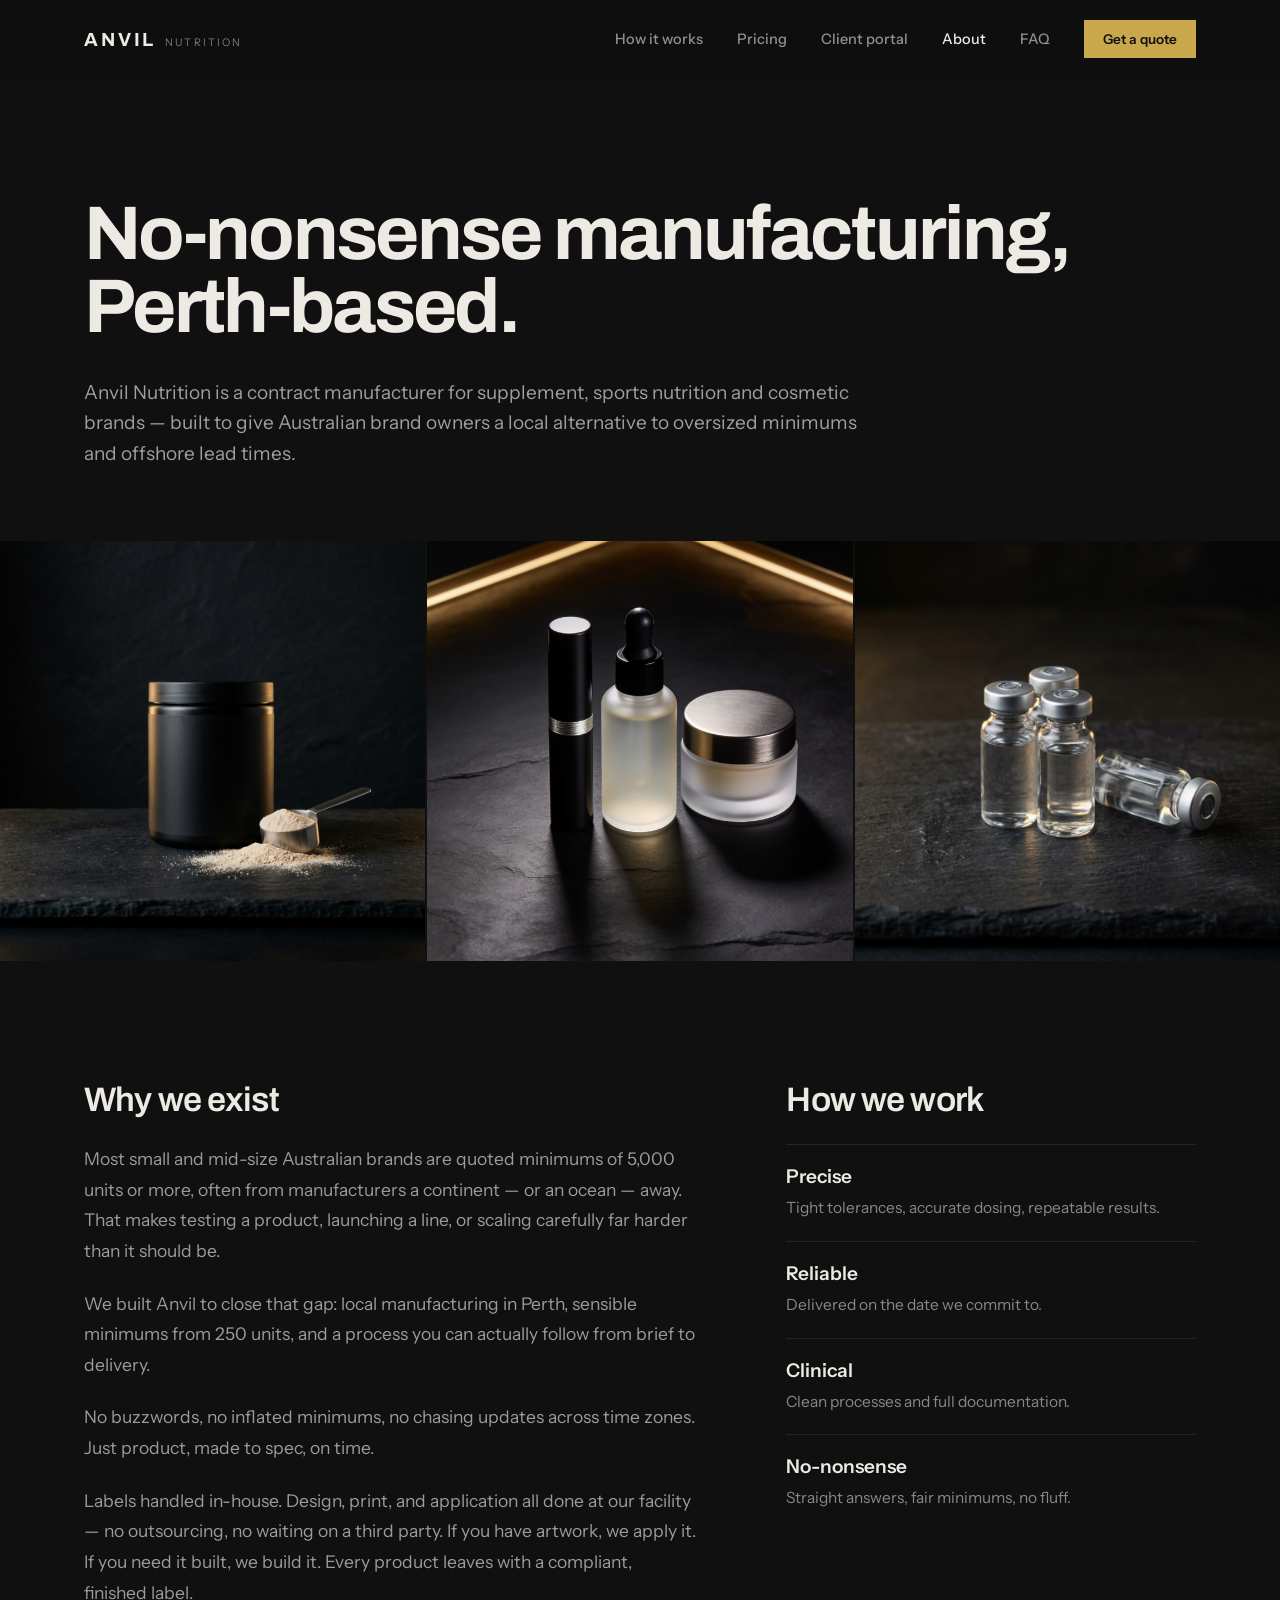
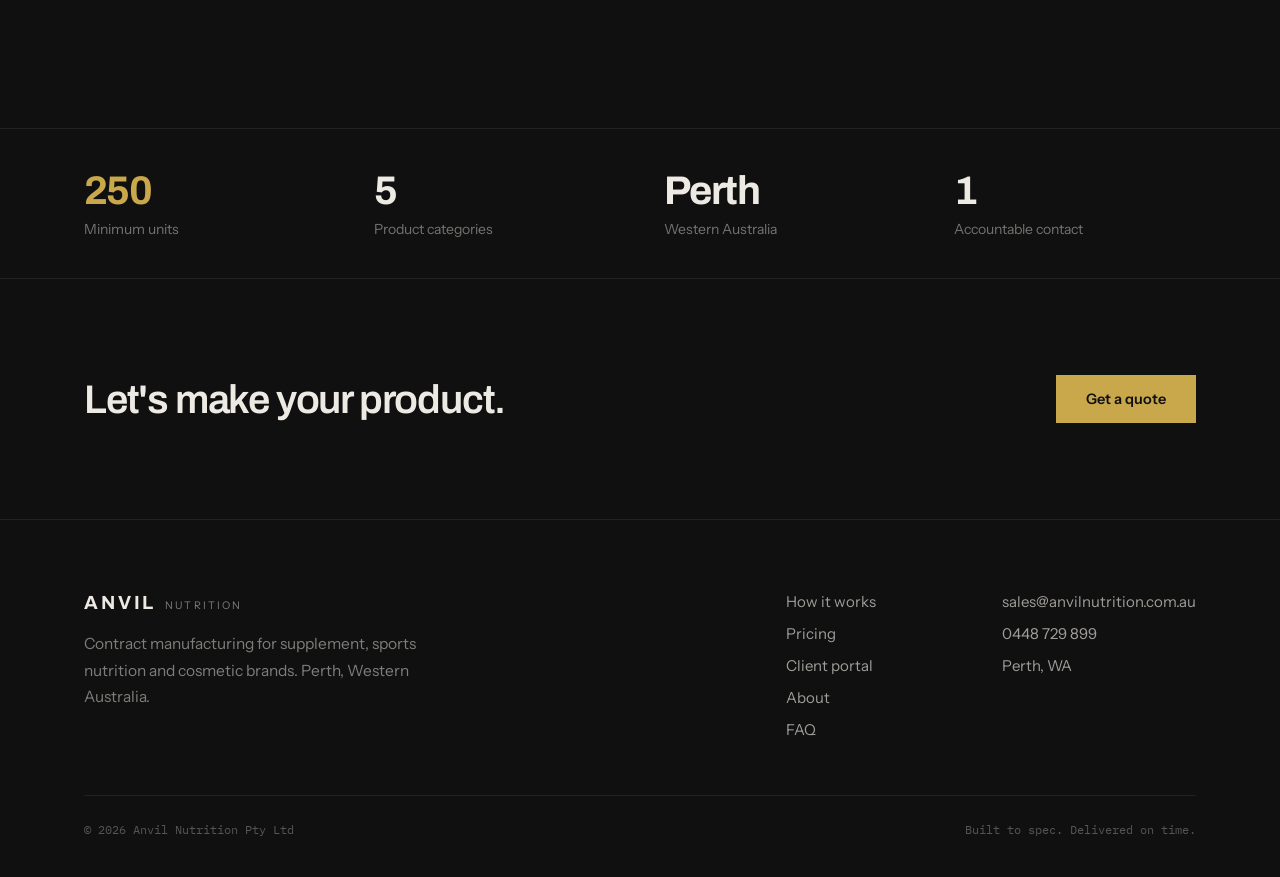
==== about.html @ e85ce94a "Implement seven-page marketing site from Anvil Website design Static HTML/CSS/JS replaces the dc-run" ====
<!DOCTYPE html>
<html lang="en">
<head>
<meta charset="utf-8">
<meta name="viewport" content="width=device-width, initial-scale=1">
<title>About · Anvil Nutrition</title>
<meta name="description" content="Anvil Nutrition is a Perth-based contract manufacturer built to give Australian brand owners a local alternative to oversized minimums and offshore lead times.">
<link rel="icon" type="image/svg+xml" href="favicon.svg">
<link rel="preconnect" href="https://fonts.googleapis.com">
<link rel="preconnect" href="https://fonts.gstatic.com" crossorigin>
<link href="https://fonts.googleapis.com/css2?family=Archivo:wght@500;600;700;800&family=Instrument+Sans:wght@400;500;600&family=IBM+Plex+Mono:wght@400;500&display=swap" rel="stylesheet">
<link rel="stylesheet" href="assets/site.css">
<script src="assets/site.js" defer></script>
</head>
<body>

<header class="site-head">
  <div class="wrap head-in">
    <a class="wordmark" href="index.html" aria-label="Anvil Nutrition — home"><span class="wm-main">ANVIL</span><span class="wm-sub">NUTRITION</span></a>
    <nav class="nav-desktop" aria-label="Primary">
      <a class="nav-link" href="how-it-works.html">How it works</a>
      <a class="nav-link" href="pricing.html">Pricing</a>
      <a class="nav-link" href="portal.html">Client portal</a>
      <a class="nav-link is-active" href="about.html">About</a>
      <a class="nav-link" href="faq.html">FAQ</a>
      <a class="btn btn-nav" href="contact.html">Get a quote</a>
    </nav>
    <button class="menu-toggle" data-menu-toggle aria-label="Menu" aria-expanded="false"><span></span><span></span></button>
  </div>
  <nav class="mobile-menu" data-mobile-menu hidden aria-label="Primary, mobile">
    <a href="how-it-works.html">How it works</a>
    <a href="pricing.html">Pricing</a>
    <a href="portal.html">Client portal</a>
    <a href="about.html">About</a>
    <a href="faq.html">FAQ</a>
    <a class="btn" href="contact.html">Get a quote</a>
  </nav>
</header>

<main>

  <section class="wrap pt-120 pb-72">
    <h1 class="h-page" style="margin-bottom:34px;max-width:22ch">No-nonsense manufacturing, Perth-based.</h1>
    <p class="lede" style="max-width:62ch">Anvil Nutrition is a contract manufacturer for supplement, sports nutrition and cosmetic brands — built to give Australian brand owners a local alternative to oversized minimums and offshore lead times.</p>
  </section>

  <section class="photo-strip">
    <img src="assets/img/cat-preworkout.jpg" alt="Anvil product photography — powder range">
    <img src="assets/img/cat-cosmetics-v4.jpg" alt="Anvil product photography — cosmetics range">
    <img src="assets/img/cat-vials.jpg" alt="Anvil product photography — filtered water vials">
  </section>

  <section class="wrap pt-120 pb-120">
    <div class="split-15-10">
      <div>
        <h2 class="h-34" style="margin-bottom:26px">Why we exist</h2>
        <p class="about-p">Most small and mid-size Australian brands are quoted minimums of 5,000 units or more, often from manufacturers a continent — or an ocean — away. That makes testing a product, launching a line, or scaling carefully far harder than it should be.</p>
        <p class="about-p">We built Anvil to close that gap: local manufacturing in Perth, sensible minimums from 250 units, and a process you can actually follow from brief to delivery.</p>
        <p class="about-p">No buzzwords, no inflated minimums, no chasing updates across time zones. Just product, made to spec, on time.</p>
        <p class="about-p">Labels handled in-house. Design, print, and application all done at our facility — no outsourcing, no waiting on a third party. If you have artwork, we apply it. If you need it built, we build it. Every product leaves with a compliant, finished label.</p>
      </div>
      <div>
        <h2 class="h-34" style="margin-bottom:26px">How we work</h2>
        <div class="value-row"><div class="t">Precise</div><div class="d">Tight tolerances, accurate dosing, repeatable results.</div></div>
        <div class="value-row"><div class="t">Reliable</div><div class="d">Delivered on the date we commit to.</div></div>
        <div class="value-row"><div class="t">Clinical</div><div class="d">Clean processes and full documentation.</div></div>
        <div class="value-row"><div class="t">No-nonsense</div><div class="d">Straight answers, fair minimums, no fluff.</div></div>
      </div>
    </div>
  </section>

  <section class="band">
    <div class="wrap pt-40 pb-40">
      <div class="band-grid">
        <div class="stat"><div class="v amber">250</div><div class="k">Minimum units</div></div>
        <div class="stat"><div class="v">5</div><div class="k">Product categories</div></div>
        <div class="stat"><div class="v">Perth</div><div class="k">Western Australia</div></div>
        <div class="stat"><div class="v">1</div><div class="k">Accountable contact</div></div>
      </div>
    </div>
  </section>

  <section class="wrap pt-96 pb-96">
    <div class="cta-row">
      <h2 class="h-40">Let's make your product.</h2>
      <a class="btn" href="contact.html">Get a quote</a>
    </div>
  </section>

</main>

<footer class="site-foot">
  <div class="wrap pt-72 pb-40">
    <div class="foot-grid">
      <div>
        <div class="wordmark" style="margin-bottom:18px"><span class="wm-main">ANVIL</span><span class="wm-sub">NUTRITION</span></div>
        <p class="foot-blurb">Contract manufacturing for supplement, sports nutrition and cosmetic brands. Perth, Western Australia.</p>
      </div>
      <div class="foot-cols">
        <div class="foot-col">
          <a href="how-it-works.html">How it works</a>
          <a href="pricing.html">Pricing</a>
          <a href="portal.html">Client portal</a>
          <a href="about.html">About</a>
          <a href="faq.html">FAQ</a>
        </div>
        <div class="foot-col">
          <a href="mailto:sales@anvilnutrition.com.au">sales@anvilnutrition.com.au</a>
          <a href="tel:0448729899">0448 729 899</a>
          <span>Perth, WA</span>
        </div>
      </div>
    </div>
    <div class="foot-bar">
      <span>© 2026 Anvil Nutrition Pty Ltd</span>
      <span>Built to spec. Delivered on time.</span>
    </div>
  </div>
</footer>

</body>
</html>
---- assets/site.css ----
/* Anvil Nutrition — marketing site
   Implemented from `Anvil Website.dc.html` (claude.ai/design project).
   Palette: #101010 ground · #151514 panel · #EDEAE4 bone · #C9A84C amber. */

*, *::before, *::after { box-sizing: border-box; }

html { scroll-behavior: smooth; }

body {
  margin: 0;
  background: #101010;
  color: #EDEAE4;
  font-family: 'Instrument Sans', system-ui, sans-serif;
  -webkit-font-smoothing: antialiased;
  color-scheme: dark;
}

::selection { background: #C9A84C; color: #101010; }

a { color: #C9A84C; text-decoration: none; }
a:hover { color: #dcbe6a; }

button { font-family: inherit; cursor: pointer; border: none; background: none; color: inherit; }
input, select, textarea { font-family: inherit; }

img { max-width: 100%; display: block; }

/* ---------- layout ---------- */

.wrap { max-width: 1240px; margin: 0 auto; padding-left: 64px; padding-right: 64px; }

.pt-140 { padding-top: 140px; } .pb-140 { padding-bottom: 140px; }
.pt-120 { padding-top: 120px; } .pb-120 { padding-bottom: 120px; }
.pt-104 { padding-top: 104px; } .pb-104 { padding-bottom: 104px; }
.pt-96  { padding-top: 96px; }  .pb-96  { padding-bottom: 96px; }
.pt-88  { padding-top: 88px; }  .pb-88  { padding-bottom: 88px; }
.pt-72  { padding-top: 72px; }  .pb-72  { padding-bottom: 72px; }
.pt-64  { padding-top: 64px; }  .pb-64  { padding-bottom: 64px; }
.pt-40  { padding-top: 40px; }  .pb-40  { padding-bottom: 40px; }
.pt-28  { padding-top: 28px; }  .pb-28  { padding-bottom: 28px; }

/* two-column splits — numbers echo the design's fr ratios */
.split-15-10  { display: grid; grid-template-columns: 1.5fr 1fr;  gap: 88px; align-items: start; }
.split-10-135 { display: grid; grid-template-columns: 1fr 1.35fr; gap: 88px; align-items: start; }
.split-115-10 { display: grid; grid-template-columns: 1.15fr 1fr; gap: 72px; align-items: start; }
.split-10-12  { display: grid; grid-template-columns: 1fr 1.2fr;  gap: 88px; align-items: center; }
.split-08-10  { display: grid; grid-template-columns: 0.8fr 1fr;  gap: 88px; align-items: start; }
.split-11     { display: grid; grid-template-columns: 1fr 1fr;    gap: 88px; align-items: start; }
.align-end    { align-items: end; }

.panel { background: #151514; }

.bone { background: #EDEAE4; color: #191817; }

/* ---------- type ---------- */

.h-hero {
  font-family: 'Archivo', sans-serif; font-weight: 700;
  font-size: 92px; line-height: 0.94; letter-spacing: -0.035em; margin: 0 0 30px;
}
.h-page {
  font-family: 'Archivo', sans-serif; font-weight: 700;
  font-size: 76px; line-height: 0.96; letter-spacing: -0.035em; margin: 0;
}
.h-64 {
  font-family: 'Archivo', sans-serif; font-weight: 700;
  font-size: 64px; line-height: 0.96; letter-spacing: -0.035em; margin: 0 0 18px;
}
.h-52 {
  font-family: 'Archivo', sans-serif; font-weight: 600;
  font-size: 52px; line-height: 1.04; letter-spacing: -0.03em; margin: 0;
}
.h-44 {
  font-family: 'Archivo', sans-serif; font-weight: 600;
  font-size: 44px; line-height: 1.06; letter-spacing: -0.03em; margin: 0;
}
.h-44-bold { font-weight: 700; }
.h-40 {
  font-family: 'Archivo', sans-serif; font-weight: 600;
  font-size: 40px; line-height: 1.08; letter-spacing: -0.03em; margin: 0;
}
.h-34 {
  font-family: 'Archivo', sans-serif; font-weight: 600;
  font-size: 34px; letter-spacing: -0.025em; margin: 0;
}
.row-title-28 { font-family: 'Archivo', sans-serif; font-weight: 500; font-size: 28px; letter-spacing: -0.02em; line-height: 1.15; }
.row-title-24 { font-family: 'Archivo', sans-serif; font-weight: 500; font-size: 24px; letter-spacing: -0.02em; }
.row-title-22 { font-family: 'Archivo', sans-serif; font-weight: 500; font-size: 22px; letter-spacing: -0.02em; }

.lede    { font-size: 19px;   line-height: 1.6;  color: rgba(237,234,228,.66); margin: 0; }
.sub     { font-size: 17.5px; line-height: 1.7;  color: rgba(237,234,228,.62); margin: 0; }
.body-18 { font-size: 18px;   line-height: 1.7;  color: rgba(237,234,228,.62); margin: 0; }
.body-17 { font-size: 17px;   line-height: 1.7;  color: rgba(237,234,228,.6);  margin: 0; }
.about-p { font-size: 17.5px; line-height: 1.75; color: rgba(237,234,228,.64); margin: 0 0 22px; max-width: 60ch; }
.about-p:last-child { margin-bottom: 0; }

.label {
  font-family: 'IBM Plex Mono', monospace; font-size: 10.5px;
  letter-spacing: 0.12em; text-transform: uppercase; color: rgba(237,234,228,.38);
}
.mono-n { font-family: 'IBM Plex Mono', monospace; font-size: 12px; color: rgba(237,234,228,.34); }

.amber { color: #C9A84C; }

/* ---------- buttons and links ---------- */

.btn {
  display: inline-block; background: #C9A84C; color: #101010;
  padding: 15px 30px; font-weight: 600; font-size: 14.5px; white-space: nowrap;
}
.btn:hover { background: #dcbe6a; color: #101010; }

.btn-lg { padding: 17px 34px; font-size: 15px; }

.btn-ink { display: inline-block; background: #101010; color: #EDEAE4; padding: 17px 34px; font-weight: 600; font-size: 15px; white-space: nowrap; }
.btn-ink:hover { background: #000; color: #EDEAE4; }

.a-link { font-size: 14.5px; font-weight: 500; color: #C9A84C; }
.a-link:hover { color: #dcbe6a; }

.ghost-link { font-size: 14.5px; font-weight: 500; color: rgba(237,234,228,.72); }
.ghost-link:hover { color: #EDEAE4; }

/* ---------- header ---------- */

.site-head {
  position: sticky; top: 0; z-index: 60;
  background: rgba(14,14,14,.86);
  backdrop-filter: blur(16px); -webkit-backdrop-filter: blur(16px);
}
.head-in { height: 78px; display: flex; align-items: center; justify-content: space-between; gap: 32px; }

.wordmark { display: flex; align-items: baseline; gap: 9px; }
.wordmark .wm-main { font-family: 'Archivo', sans-serif; font-weight: 700; font-size: 19px; letter-spacing: 0.15em; color: #EDEAE4; }
.wordmark .wm-sub  { font-size: 10.5px; letter-spacing: 0.2em; color: rgba(237,234,228,.5); }

.nav-desktop { display: flex; align-items: center; gap: 34px; }
.nav-link { font-size: 14.5px; font-weight: 500; white-space: nowrap; color: rgba(237,234,228,.6); }
.nav-link:hover { color: #EDEAE4; }
.nav-link.is-active { color: #EDEAE4; }
.btn-nav { padding: 11px 19px; font-size: 13.5px; }

.menu-toggle { display: none; width: 44px; height: 44px; align-items: center; justify-content: center; flex-direction: column; gap: 5px; padding: 0; }
.menu-toggle span { display: block; width: 21px; height: 1.5px; background: #EDEAE4; }

.mobile-menu { background: #0C0C0C; padding: 6px 22px 20px; }
.mobile-menu[hidden] { display: none; }
.mobile-menu a { display: block; width: 100%; text-align: left; font-size: 17px; font-weight: 500; color: rgba(237,234,228,.86); padding: 16px 0; border-bottom: 1px solid rgba(237,234,228,.07); }
.mobile-menu .btn { display: block; width: 100%; text-align: center; font-size: 15px; padding: 15px 0; margin-top: 16px; border-bottom: none; color: #101010; }

/* ---------- home: hero ---------- */

.hero { position: relative; min-height: 720px; display: flex; align-items: flex-end; overflow: hidden; }
.hero-img { position: absolute; inset: 0; width: 100%; height: 100%; object-fit: cover; }
.hero-grad { position: absolute; inset: 0; background: linear-gradient(97deg, rgba(12,12,12,.96) 22%, rgba(12,12,12,.72) 48%, rgba(12,12,12,.1) 100%); }
.hero-in { position: relative; width: 100%; }
.hero-copy { max-width: 800px; }
.hero-copy .lede { max-width: 520px; margin-bottom: 42px; }
.hero-ctas { display: flex; align-items: center; gap: 30px; flex-wrap: wrap; }

/* ---------- bands and rows ---------- */

.band { border-top: 1px solid rgba(237,234,228,.08); border-bottom: 1px solid rgba(237,234,228,.08); }
.band-grid { display: grid; grid-template-columns: repeat(4, 1fr); column-gap: 48px; align-items: baseline; }
.spec { display: flex; flex-direction: column; gap: 7px; }
.spec .v { font-size: 16.5px; font-weight: 500; }

.numeral-250 { font-family: 'Archivo', sans-serif; font-weight: 700; font-size: 150px; line-height: 0.82; letter-spacing: -0.05em; color: #C9A84C; }
.numeral-cap { font-size: 15px; color: rgba(237,234,228,.5); margin-top: 14px; }

.metric-row { display: flex; justify-content: space-between; align-items: baseline; gap: 20px; padding: 17px 0; border-top: 1px solid rgba(237,234,228,.09); }
.metric-row .k { font-size: 15px; color: rgba(237,234,228,.55); }
.metric-row .v { font-size: 17px; font-weight: 500; }

/* definition rows: bold term on the left, description right */
.def-row { display: grid; grid-template-columns: 210px 1fr; gap: 32px; align-items: baseline; padding: 22px 0; border-top: 1px solid rgba(237,234,228,.09); }
.def-row .t { font-size: 18px; font-weight: 600; }
.def-row .d { font-size: 15.5px; line-height: 1.65; color: rgba(237,234,228,.55); }

.plain-row { padding: 22px 0; border-top: 1px solid rgba(237,234,228,.09); font-size: 22px; font-weight: 500; letter-spacing: -0.015em; color: rgba(237,234,228,.86); }

/* ---------- home: categories ---------- */

.cat-head { align-items: end; margin-bottom: 56px; }
.cat-head p { font-size: 16.5px; line-height: 1.65; color: rgba(237,234,228,.55); margin: 0; }

.cat-row {
  display: grid; grid-template-columns: 56px 1fr 150px; gap: 20px; align-items: baseline;
  padding: 26px 0; border-top: 1px solid rgba(237,234,228,.1); cursor: default;
  color: rgba(237,234,228,.62);
}
.cat-row.is-active, .cat-row:hover { color: #EDEAE4; }
.cat-row .formats { font-size: 14.5px; color: rgba(237,234,228,.45); margin-top: 9px; }
.cat-row .moq { font-size: 14px; color: rgba(237,234,228,.55); text-align: right; }
.cat-more { border-top: 1px solid rgba(237,234,228,.1); padding-top: 26px; }

.cat-media {
  position: sticky; top: 130px; height: 520px; background: #0C0C0C;
  background-size: cover; background-position: center;
  transition: background-image .2s ease;
}

/* ---------- bone (light) sections ---------- */

.bone .b-dim   { color: #5A5751; }
.bone .b-mono  { font-family: 'IBM Plex Mono', monospace; font-size: 12px; color: #9A968C; }
.bone .a-link  { color: #8A6F1F; }
.bone .a-link:hover { color: #191817; }

.step-row { display: grid; grid-template-columns: 64px 1fr; gap: 24px; align-items: baseline; padding: 26px 0; border-top: 1px solid rgba(25,24,23,.14); }
.step-row .desc { font-size: 15.5px; line-height: 1.65; color: #5A5751; margin-top: 10px; max-width: 56ch; }

.pd-row { display: grid; grid-template-columns: 1fr 1.35fr; gap: 64px; align-items: start; padding: 44px 0; border-top: 1px solid rgba(25,24,23,.14); }
.pd-head { display: flex; align-items: baseline; gap: 18px; }
.pd-who { font-size: 13.5px; color: #8A6F1F; margin-top: 12px; padding-left: 30px; }
.pd-desc { font-size: 17px; line-height: 1.7; color: #5A5751; margin: 0; max-width: 58ch; }
.pd-outputs { font-family: 'IBM Plex Mono', monospace; font-size: 12px; line-height: 1.9; color: #8B877E; margin-top: 18px; }

/* ---------- portal teaser / screenshots ---------- */

.teaser { display: grid; grid-template-columns: 1fr 1.2fr; align-items: stretch; }
.teaser-copy { display: flex; align-items: center; }
.teaser-copy > div { padding: 120px 64px 120px 0; max-width: 560px; margin-left: auto; }
.teaser-copy .label { display: block; margin-bottom: 26px; }
.teaser-copy h2 { margin-bottom: 26px; }
.teaser-copy p { font-size: 17.5px; line-height: 1.7; color: rgba(237,234,228,.62); margin: 0 0 34px; }
.teaser-shot { width: 100%; min-height: 520px; height: 100%; object-fit: cover; object-position: left top; background: #0C0C0C; }

.shot-wide { width: 100%; height: 620px; object-fit: cover; object-position: left top; background: #0C0C0C; }
.shot-inline { width: 100%; height: 340px; object-fit: cover; object-position: left top; background: #0C0C0C; }

/* ---------- capability scope rows (dark, numbered) ---------- */

.cap-row { display: grid; grid-template-columns: 64px 1fr; gap: 24px; align-items: baseline; padding: 24px 0; border-top: 1px solid rgba(237,234,228,.1); }
.cap-row .desc { font-size: 15px; line-height: 1.6; color: rgba(237,234,228,.5); grid-column: 2; max-width: 60ch; margin-top: 8px; }

.list-row-19 { padding: 20px 0; border-top: 1px solid rgba(237,234,228,.09); font-size: 19px; font-weight: 500; color: rgba(237,234,228,.82); }

/* ---------- compliance strip ---------- */

.compliance-claim { font-size: 26px; line-height: 1.5; font-weight: 500; letter-spacing: -0.02em; margin: 0; max-width: 34ch; }
.compliance-tags { display: flex; flex-wrap: wrap; gap: 32px; margin-top: 34px; }
.compliance-tags span { font-family: 'IBM Plex Mono', monospace; font-size: 12px; letter-spacing: 0.06em; color: rgba(237,234,228,.5); }

/* ---------- CTA bands ---------- */

.cta-amber { background: #C9A84C; color: #101010; }
.cta-amber .cta-in { display: flex; justify-content: space-between; align-items: flex-end; gap: 56px; flex-wrap: wrap; }
.cta-amber .cta-in.center { align-items: center; gap: 40px; }
.cta-amber p { font-size: 18px; margin: 0; color: rgba(16,16,16,.72); max-width: 44ch; }
.cta-amber h2 { color: #101010; }

.cta-row { display: flex; justify-content: space-between; align-items: center; gap: 40px; flex-wrap: wrap; }

/* ---------- pricing ---------- */

.price-head {
  display: grid; grid-template-columns: 260px 1fr 170px; gap: 32px; padding: 0 0 14px;
  font-family: 'IBM Plex Mono', monospace; font-size: 10.5px; letter-spacing: 0.12em;
  text-transform: uppercase; color: rgba(237,234,228,.38);
}
.price-row { display: grid; grid-template-columns: 260px 1fr 170px; gap: 32px; padding: 26px 0; border-top: 1px solid rgba(237,234,228,.1); align-items: baseline; }
.price-row .formats { font-size: 15.5px; color: rgba(237,234,228,.6); }
.price-row .note { font-size: 13.5px; color: rgba(237,234,228,.4); margin-top: 8px; }
.price-row .min { text-align: right; font-size: 16px; font-weight: 500; }
.price-foot { border-top: 1px solid rgba(237,234,228,.1); padding-top: 22px; font-size: 14.5px; color: rgba(237,234,228,.45); }

.inc-row { padding: 16px 0; border-top: 1px solid rgba(237,234,228,.09); font-size: 16.5px; color: rgba(237,234,228,.82); }
.inc-row.excl { color: rgba(237,234,228,.55); }
.h-34.muted { color: rgba(237,234,228,.6); }

/* ---------- about ---------- */

.photo-strip { display: grid; grid-template-columns: repeat(3, 1fr); gap: 2px; }
.photo-strip img { width: 100%; height: 420px; object-fit: cover; }

.value-row { padding: 20px 0; border-top: 1px solid rgba(237,234,228,.09); }
.value-row .t { font-size: 19px; font-weight: 600; }
.value-row .d { font-size: 15.5px; line-height: 1.6; color: rgba(237,234,228,.55); margin-top: 8px; }

.stat .v { font-family: 'Archivo', sans-serif; font-weight: 700; font-size: 40px; letter-spacing: -0.04em; }
.stat .k { font-size: 14px; color: rgba(237,234,228,.45); margin-top: 8px; }

/* ---------- FAQ ---------- */

.faq-list { max-width: 940px; }
.faq-item { border-top: 1px solid rgba(237,234,228,.1); }
.faq-list .end-rule { border-top: 1px solid rgba(237,234,228,.1); }
.faq-q {
  width: 100%; text-align: left; display: flex; justify-content: space-between;
  align-items: baseline; gap: 32px; padding: 26px 0;
}
.faq-q .q { font-family: 'Archivo', sans-serif; font-weight: 500; font-size: 24px; letter-spacing: -0.02em; color: rgba(237,234,228,.82); }
.faq-item.is-open .faq-q .q { color: #EDEAE4; }
.faq-q .sign { font-family: 'IBM Plex Mono', monospace; font-size: 15px; color: rgba(237,234,228,.4); flex: none; }
.faq-a { display: none; font-size: 17px; line-height: 1.75; color: rgba(237,234,228,.6); max-width: 70ch; padding: 0 0 32px; }
.faq-item.is-open .faq-a { display: block; }

/* ---------- contact ---------- */

.contact-card { display: block; padding: 24px 0; border-top: 1px solid rgba(237,234,228,.1); color: #EDEAE4; }
.contact-card:hover { color: #C9A84C; }
.contact-card .label { display: block; margin-bottom: 11px; }
.contact-card .v { font-size: 20px; font-weight: 500; letter-spacing: -0.015em; }
.contact-card.static { border-bottom: 1px solid rgba(237,234,228,.1); }
.contact-card .meta { font-size: 14.5px; color: rgba(237,234,228,.45); margin-top: 8px; }

.brief-hint-title { font-size: 14.5px; color: rgba(237,234,228,.45); margin-bottom: 14px; }
.brief-hint { font-size: 16px; line-height: 2; color: rgba(237,234,228,.72); }

.form-grid { display: grid; grid-template-columns: 1fr 1fr; gap: 32px 40px; }
.field { display: block; }
.field .label { display: block; margin-bottom: 10px; }
.field input, .field select, .field textarea {
  width: 100%; background: transparent; border: 0;
  border-bottom: 1px solid rgba(237,234,228,.2);
  color: #EDEAE4; padding: 10px 0; font-size: 16px; outline: none;
  border-radius: 0;
}
.field input:focus, .field select:focus, .field textarea:focus { border-bottom-color: #C9A84C; }
.field textarea { resize: vertical; }
.field select option { background: #151514; }
.field-full { margin-top: 32px; }
.form-actions { display: flex; align-items: center; gap: 26px; margin-top: 44px; flex-wrap: wrap; }
.form-actions .btn { padding: 16px 34px; font-size: 15px; }
.form-actions .or { font-size: 14px; color: rgba(237,234,228,.42); }

/* ---------- footer ---------- */

.site-foot { border-top: 1px solid rgba(237,234,228,.08); }
.foot-grid { display: grid; grid-template-columns: 1.5fr 1fr; gap: 88px; align-items: start; padding-bottom: 56px; }
.foot-blurb { font-size: 15.5px; line-height: 1.7; color: rgba(237,234,228,.5); max-width: 38ch; margin: 0; }
.foot-cols { display: grid; grid-template-columns: 1fr 1fr; gap: 40px; }
.foot-col { display: flex; flex-direction: column; gap: 13px; align-items: flex-start; font-size: 15px; }
.foot-col a { color: rgba(237,234,228,.65); }
.foot-col a:hover { color: #EDEAE4; }
.foot-col span { color: rgba(237,234,228,.65); }
.foot-bar {
  padding-top: 26px; border-top: 1px solid rgba(237,234,228,.08);
  display: flex; justify-content: space-between; align-items: center; gap: 20px; flex-wrap: wrap;
  font-family: 'IBM Plex Mono', monospace; font-size: 11.5px; color: rgba(237,234,228,.32);
}

/* ---------- mobile ---------- */

@media (max-width: 980px) {
  .wrap { padding-left: 22px; padding-right: 22px; }

  .nav-desktop { display: none; }
  .menu-toggle { display: flex; }

  .pt-140 { padding-top: 70px; } .pb-140 { padding-bottom: 70px; }
  .pt-120 { padding-top: 62px; } .pb-120 { padding-bottom: 62px; }
  .pt-104 { padding-top: 56px; } .pb-104 { padding-bottom: 56px; }
  .pt-96  { padding-top: 52px; } .pb-96  { padding-bottom: 52px; }
  .pt-88  { padding-top: 50px; } .pb-88  { padding-bottom: 50px; }
  .pt-72  { padding-top: 44px; } .pb-72  { padding-bottom: 44px; }
  .pt-64  { padding-top: 40px; } .pb-64  { padding-bottom: 40px; }
  .pt-40  { padding-top: 26px; } .pb-40  { padding-bottom: 26px; }
  .pt-28  { padding-top: 22px; } .pb-28  { padding-bottom: 22px; }

  .split-15-10, .split-10-135, .split-115-10, .split-10-12, .split-08-10, .split-11,
  .foot-grid { grid-template-columns: 1fr; gap: 44px; }
  .form-grid { grid-template-columns: 1fr; }
  .split-115-10 { gap: 38px; }
  .pd-row { grid-template-columns: 1fr; gap: 34px; }

  .band-grid { grid-template-columns: repeat(2, 1fr); row-gap: 26px; }
  .photo-strip { grid-template-columns: 1fr; }
  .photo-strip img { height: 300px; }

  .h-hero { font-size: 44px; }
  .h-page { font-size: 40px; }
  .h-64 { font-size: 36px; }
  .h-52 { font-size: 31px; }
  .h-44 { font-size: 29px; }
  .h-40 { font-size: 27px; }
  .h-34 { font-size: 25px; }
  .row-title-28 { font-size: 22px; }
  .row-title-24, .faq-q .q { font-size: 20px; }
  .numeral-250 { font-size: 86px; }

  .hero { min-height: 540px; }
  .hero-grad { background: linear-gradient(180deg, rgba(12,12,12,.55) 0%, rgba(12,12,12,.94) 62%); }

  .cat-row { grid-template-columns: 38px 1fr; row-gap: 6px; }
  .cat-row .moq { grid-column: 2; text-align: left; padding-top: 4px; }
  .cat-media { position: static; height: 300px; margin-top: 34px; }

  .step-row, .cap-row { grid-template-columns: 44px 1fr; }
  .def-row, .value-row { grid-template-columns: 1fr; row-gap: 8px; }
  .price-head { display: none; }
  .price-row { grid-template-columns: 1fr; row-gap: 8px; }
  .price-row .min { text-align: left; }

  .teaser { grid-template-columns: 1fr; }
  .teaser-copy > div { padding: 62px 22px; max-width: none; margin-left: 0; }
  .teaser-shot { min-height: 320px; }
  .shot-wide { height: 380px; }

  .cat-head { margin-bottom: 34px; }
  .foot-cols { gap: 34px; }
}
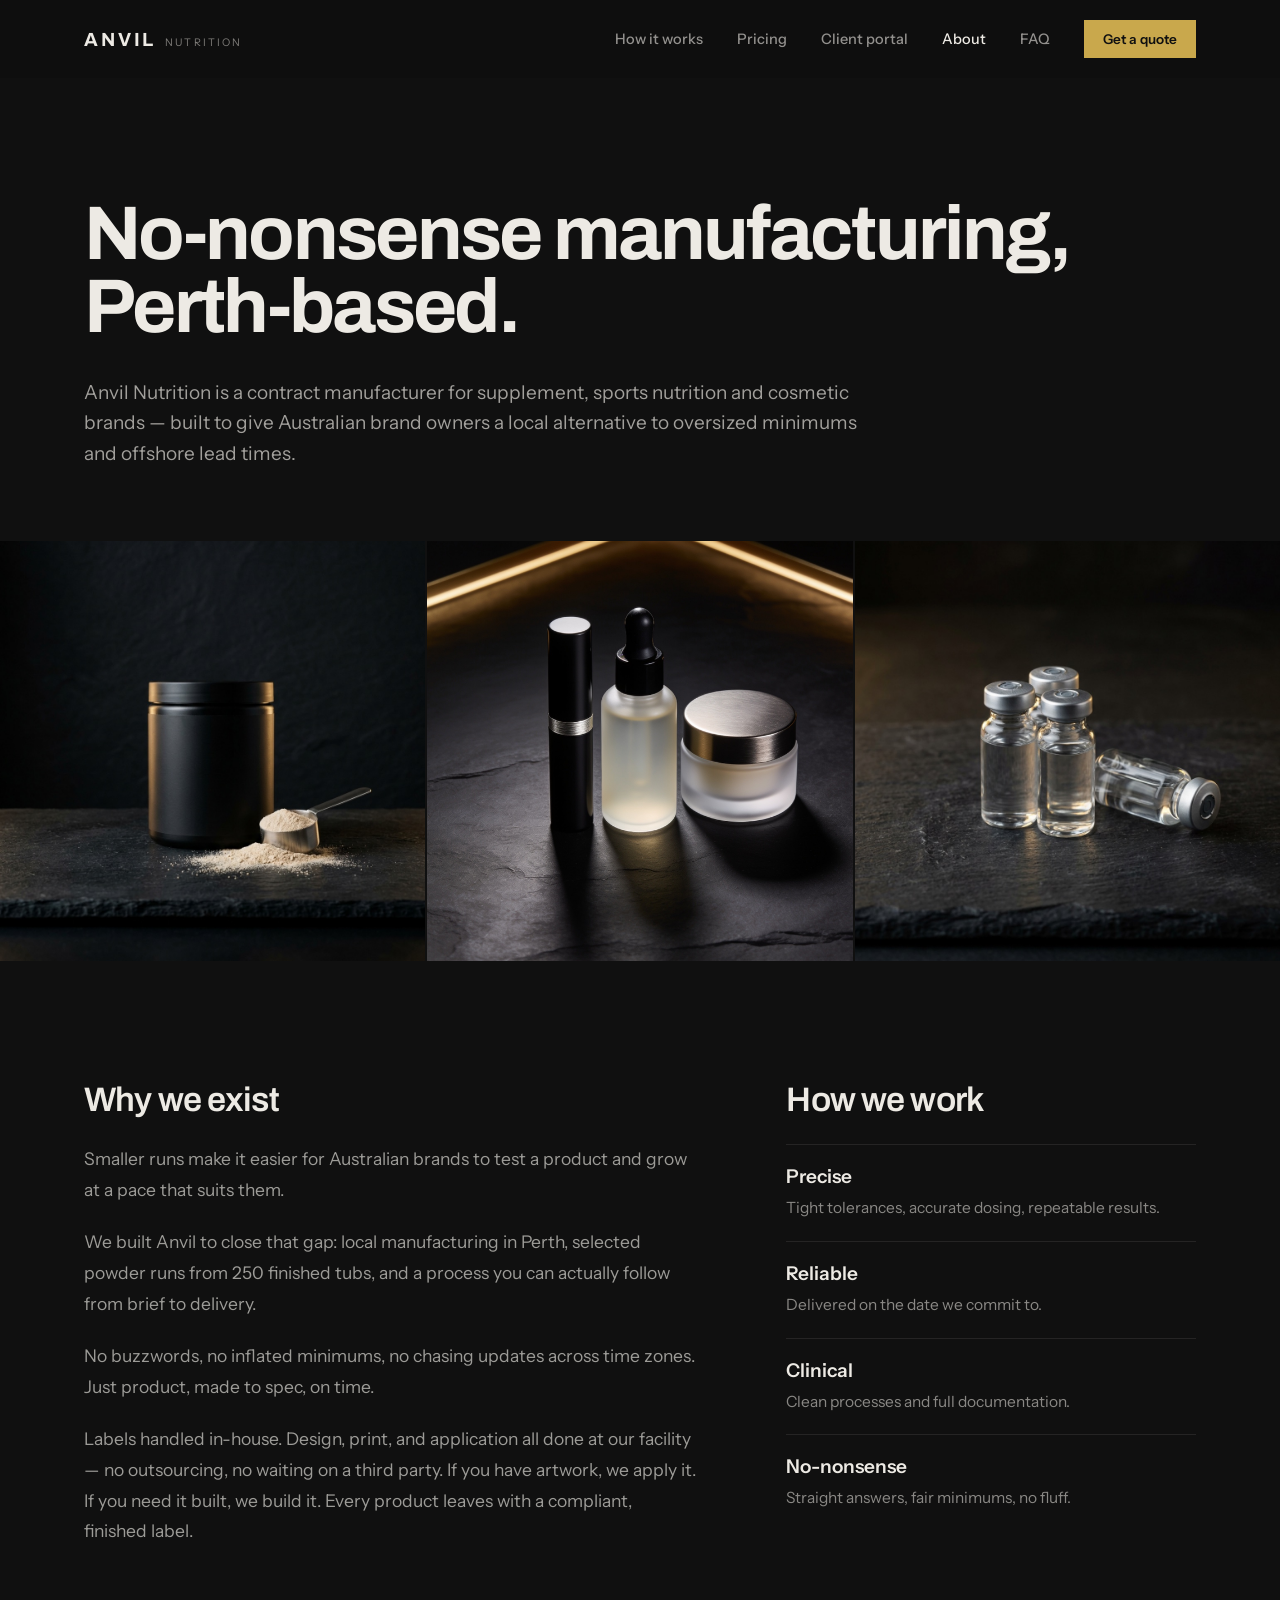
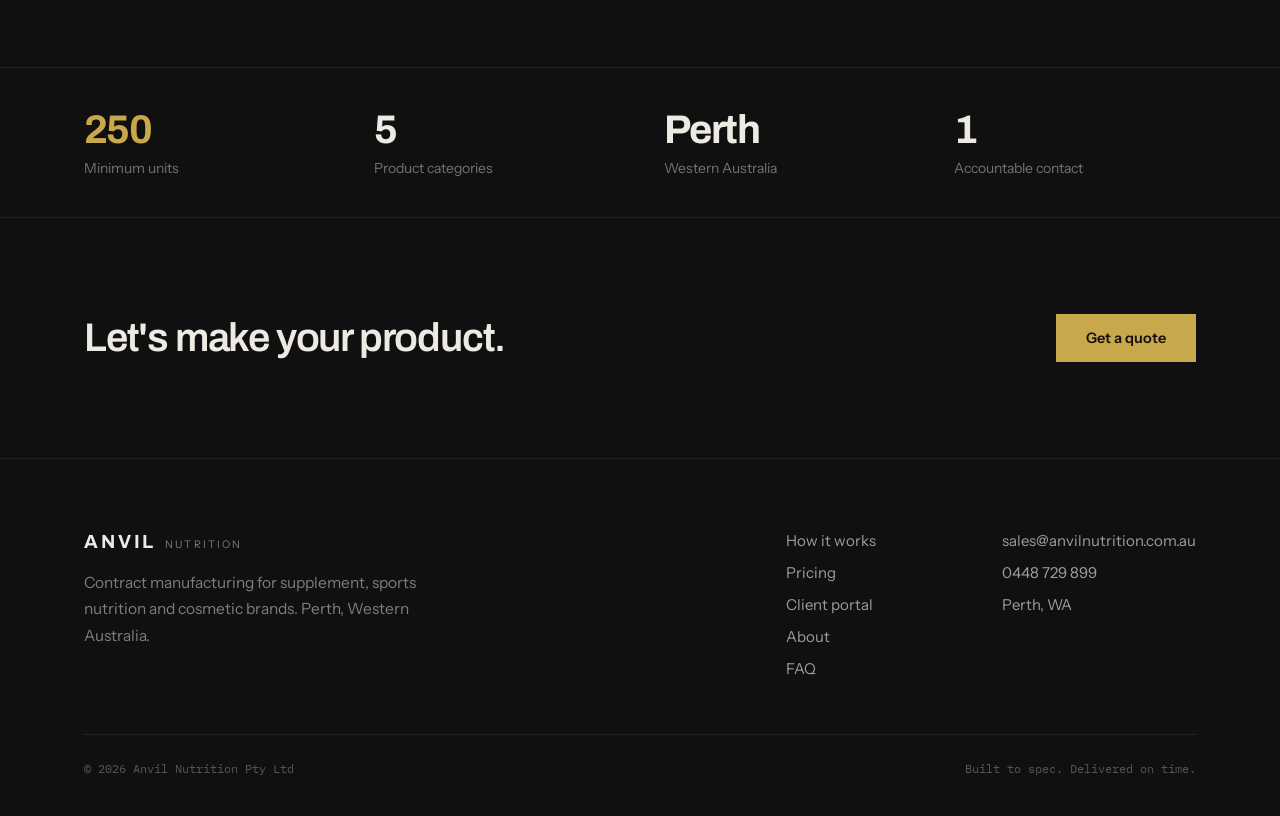
==== commit 0cdcf564: "Clarify Anvil manufacturing availability and quote scope" ====
--- a/about.html
+++ b/about.html
@@ -54,8 +54,8 @@
     <div class="split-15-10">
       <div>
         <h2 class="h-34" style="margin-bottom:26px">Why we exist</h2>
-        <p class="about-p">Most small and mid-size Australian brands are quoted minimums of 5,000 units or more, often from manufacturers a continent — or an ocean — away. That makes testing a product, launching a line, or scaling carefully far harder than it should be.</p>
-        <p class="about-p">We built Anvil to close that gap: local manufacturing in Perth, sensible minimums from 250 units, and a process you can actually follow from brief to delivery.</p>
+        <p class="about-p">Smaller runs make it easier for Australian brands to test a product and grow at a pace that suits them.</p>
+        <p class="about-p">We built Anvil to close that gap: local manufacturing in Perth, selected powder runs from 250 finished tubs, and a process you can actually follow from brief to delivery.</p>
         <p class="about-p">No buzzwords, no inflated minimums, no chasing updates across time zones. Just product, made to spec, on time.</p>
         <p class="about-p">Labels handled in-house. Design, print, and application all done at our facility — no outsourcing, no waiting on a third party. If you have artwork, we apply it. If you need it built, we build it. Every product leaves with a compliant, finished label.</p>
       </div>
